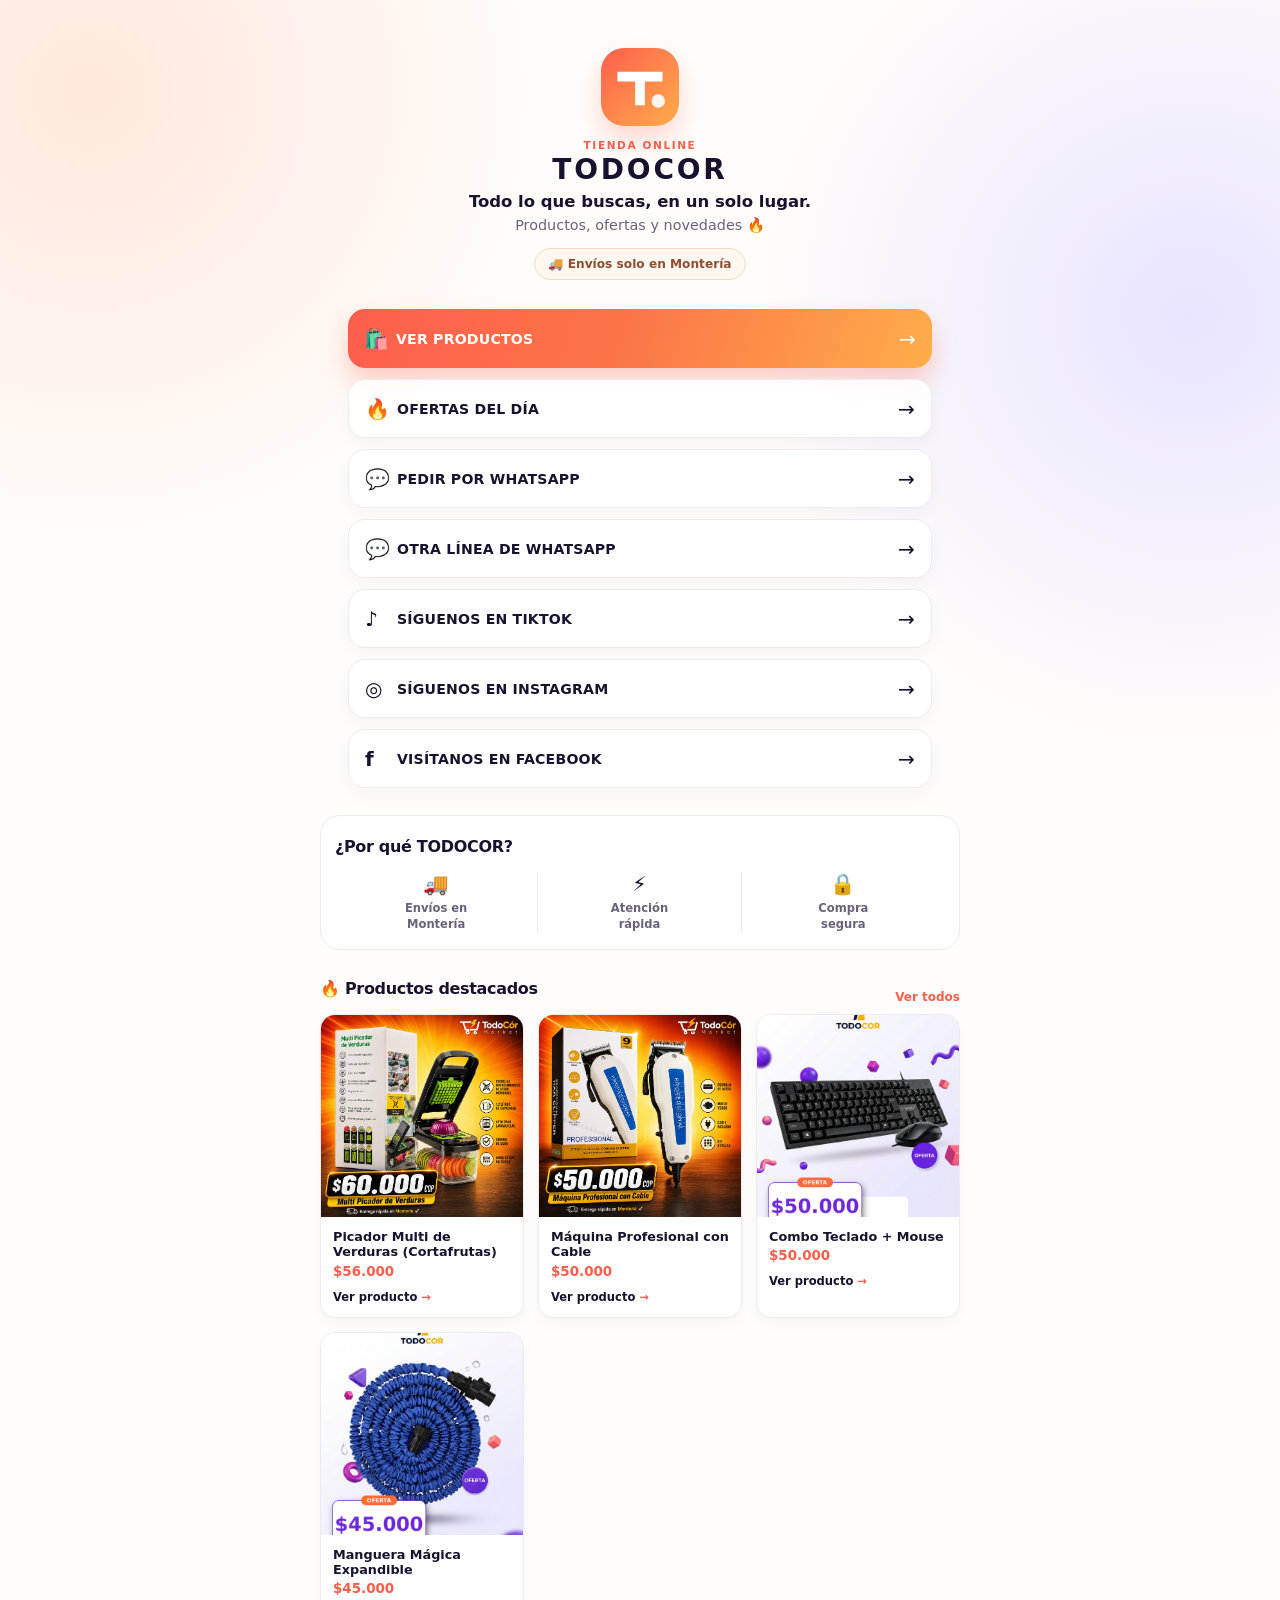
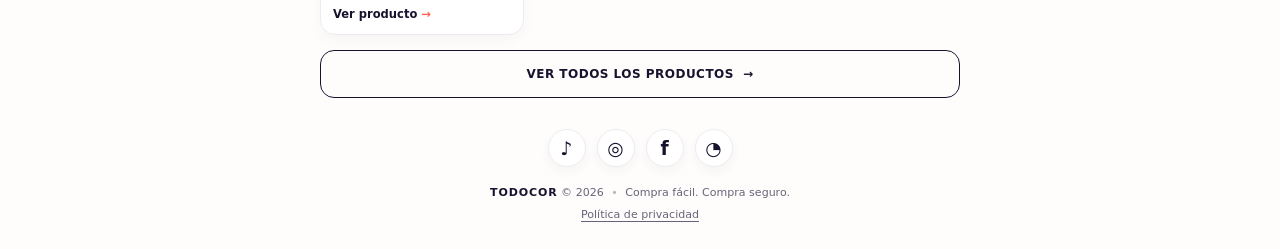
==== index.html @ 0cfe694a "first commit" ====
<!doctype html>
<html lang="es">
  <head>
    <meta charset="UTF-8" />
    <meta name="viewport" content="width=device-width, initial-scale=1.0" />
    <meta name="theme-color" content="#151032" />
    <meta name="description" content="Descubre productos, ofertas y novedades de TODOCOR. Compra fácil y recibe tus productos en Montería." />
    <meta property="og:title" content="TODOCOR | Todo lo que buscas, en un solo lugar" />
    <meta property="og:description" content="Descubre productos, ofertas y novedades de TODOCOR. Compra fácil y recibe tus productos en Montería." />
    <meta property="og:type" content="website" />
    <meta property="og:image" content="assets/logo.svg" />
    <link rel="icon" href="assets/logo.svg" type="image/svg+xml" />
    <link rel="stylesheet" href="style.css" />
    <title>TODOCOR | Todo lo que buscas, en un solo lugar</title>
  </head>
  <body>
    <main class="page-shell">
      <section class="hero reveal" aria-labelledby="brand-name">
        <div class="brand-mark"><img id="brand-logo" src="assets/logo.svg" alt="Logo TODOCOR" /></div>
        <p class="eyebrow">TIENDA ONLINE</p>
        <h1 id="brand-name">TODOCOR</h1>
        <p class="tagline" id="brand-description">Todo lo que buscas, en un solo lugar.</p>
        <p class="subtag">Productos, ofertas y novedades <span aria-hidden="true">🔥</span></p>
        <span class="shipping-badge">🚚 Envíos solo en Montería</span>
      </section>

      <nav class="links reveal" aria-label="Enlaces principales">
        <!-- Los enlaces se configuran al inicio de script.js -->
        <a class="link-card featured" data-link="products" href="#PRODUCTOS"><span class="link-icon">🛍️</span><span>VER PRODUCTOS</span><span class="arrow">→</span></a>
        <a class="link-card" data-link="offers" href="#OFERTAS"><span class="link-icon">🔥</span><span>OFERTAS DEL DÍA</span><span class="arrow">→</span></a>
        <a class="link-card" data-link="whatsapp" href="#WHATSAPP"><span class="link-icon">💬</span><span>PEDIR POR WHATSAPP</span><span class="arrow">→</span></a>
        <a class="link-card" data-link="whatsappSecondary" href="#WHATSAPP-2"><span class="link-icon">💬</span><span>OTRA LÍNEA DE WHATSAPP</span><span class="arrow">→</span></a>
        <a class="link-card" data-link="tiktok" href="#TIKTOK"><span class="link-icon">♪</span><span>SÍGUENOS EN TIKTOK</span><span class="arrow">→</span></a>
        <a class="link-card" data-link="instagram" href="#INSTAGRAM"><span class="link-icon">◎</span><span>SÍGUENOS EN INSTAGRAM</span><span class="arrow">→</span></a>
        <a class="link-card" data-link="facebook" href="#FACEBOOK"><span class="link-icon">f</span><span>VISÍTANOS EN FACEBOOK</span><span class="arrow">→</span></a>
      </nav>

      <section class="trust reveal" aria-labelledby="trust-title">
        <h2 id="trust-title">¿Por qué TODOCOR?</h2>
        <div class="trust-list">
          <div><span>🚚</span><p>Envíos en<br />Montería</p></div>
          <div><span>⚡</span><p>Atención<br />rápida</p></div>
          <div><span>🔒</span><p>Compra<br />segura</p></div>
        </div>
      </section>

      <section class="products reveal" aria-labelledby="products-title">
        <div class="section-heading"><h2 id="products-title">🔥 Productos destacados</h2><a data-link="products" href="#PRODUCTOS">Ver todos</a></div>
        <!-- Se llena automáticamente con los productos destacados de products.json. -->
        <div class="product-grid" id="featured-products" aria-live="polite"></div>
        <a class="all-products-button" data-link="products" href="products.html">VER TODOS LOS PRODUCTOS <span>→</span></a>
      </section>

      <section class="socials reveal" aria-label="Redes sociales">
        <a data-link="tiktok" href="#TIKTOK" aria-label="TikTok">♪</a><a data-link="instagram" href="#INSTAGRAM" aria-label="Instagram">◎</a><a data-link="facebook" href="#FACEBOOK" aria-label="Facebook">f</a><a data-link="whatsapp" href="#WHATSAPP" aria-label="WhatsApp">◔</a>
      </section>
      <footer class="reveal"><strong id="footer-brand">TODOCOR</strong> © 2026 <span>•</span> Compra fácil. Compra seguro.<a href="#">Política de privacidad</a></footer>
    </main>
    <script src="script.js"></script>
    <script src="products.js"></script>
  </body>
</html>
---- style.css ----
:root { --ink:#17132e; --muted:#68637b; --accent:#ff5e4d; --accent-2:#ffad4a; --paper:#fffdfb; --line:#edeaf2; --card:#ffffff; }
*{box-sizing:border-box} html{scroll-behavior:smooth} body{margin:0;min-width:320px;color:var(--ink);font-family:Inter,ui-sans-serif,system-ui,-apple-system,BlinkMacSystemFont,"Segoe UI",sans-serif;background:radial-gradient(circle at 7% 5%,#ffe8dc 0,transparent 29rem),radial-gradient(circle at 93% 17%,#e9e5ff 0,transparent 27rem),var(--paper)}
.page-shell{width:min(100%,680px);margin:auto;padding:34px 20px 28px;overflow:hidden}.hero{text-align:center}.brand-mark{width:78px;height:78px;margin:0 auto 13px;border-radius:25px;box-shadow:0 13px 28px #ff685344;animation:float 4s ease-in-out infinite}.brand-mark img{width:100%;height:100%;display:block}.eyebrow{margin:0 0 5px;color:var(--accent);font-size:.66rem;font-weight:800;letter-spacing:.15em}h1,h2,h3,p{margin-top:0}h1{margin-bottom:8px;font-size:1.75rem;letter-spacing:.1em;line-height:1}.tagline{margin-bottom:6px;font-size:1.03rem;font-weight:750}.subtag{margin-bottom:14px;color:var(--muted);font-size:.9rem}.shipping-badge{display:inline-block;padding:8px 13px;border:1px solid #f5d8c8;border-radius:99px;background:#fff8f1;color:#8c4e35;font-size:.76rem;font-weight:700}
.links{display:grid;gap:11px;margin:29px 0 27px}.link-card{position:relative;display:grid;grid-template-columns:32px 1fr 25px;align-items:center;min-height:59px;padding:8px 16px;border:1px solid var(--line);border-radius:17px;background:rgba(255,255,255,.84);box-shadow:0 7px 18px #2e1a4a0a;color:var(--ink);font-size:.88rem;font-weight:800;letter-spacing:.015em;text-decoration:none;transition:transform .22s ease,box-shadow .22s ease,border-color .22s ease}.link-card:hover{transform:translateY(-3px);border-color:#ded5ec;box-shadow:0 12px 24px #2e1a4a17}.link-card:active,.socials a:active,.product-info a:active{transform:scale(.97)}.link-icon{font-size:1.25rem;text-align:left}.arrow{font-size:1.27rem;font-weight:400;text-align:right}.featured{border:0;background:linear-gradient(107deg,var(--accent),#fb7548 47%,var(--accent-2));box-shadow:0 14px 26px #f55f494d;color:#fff}.featured:hover{box-shadow:0 17px 29px #f55f4966}
.trust{padding:21px 14px 17px;border:1px solid var(--line);border-radius:20px;background:#fff}.trust h2,.products h2{margin-bottom:16px;font-size:1rem;letter-spacing:-.02em}.trust-list{display:grid;grid-template-columns:repeat(3,1fr)}.trust-list>div{text-align:center;border-right:1px solid var(--line)}.trust-list>div:last-child{border:0}.trust-list span{font-size:1.28rem}.trust-list p{margin:5px 0 0;color:var(--muted);font-size:.72rem;font-weight:650;line-height:1.35}
.products{margin-top:29px}.section-heading{display:flex;align-items:center;justify-content:space-between}.section-heading a{color:var(--accent);font-size:.75rem;font-weight:800;text-decoration:none}.product-grid{display:grid;grid-template-columns:repeat(3,1fr);gap:10px}.product-card{overflow:hidden;border:1px solid var(--line);border-radius:15px;background:var(--card);box-shadow:0 6px 13px #2e1a4a08}.product-card img{display:block;width:100%;aspect-ratio:1;object-fit:cover;background:#f6f0ed}.product-info{padding:9px 8px 10px}.product-info h3{margin-bottom:4px;font-size:.68rem;line-height:1.2}.product-info p{margin-bottom:7px;color:var(--accent);font-size:.73rem;font-weight:850}.product-info a{color:var(--ink);font-size:.64rem;font-weight:800;text-decoration:none}.product-info a span{color:var(--accent)}
.all-products-button{display:flex;align-items:center;justify-content:center;gap:9px;min-height:48px;margin-top:15px;border:1px solid var(--ink);border-radius:14px;color:var(--ink);font-size:.75rem;font-weight:850;letter-spacing:.04em;text-decoration:none;transition:transform .2s ease,background .2s ease}.all-products-button:hover{background:var(--ink);color:#fff;transform:translateY(-2px)}
.socials{display:flex;justify-content:center;gap:11px;margin:31px 0 19px}.socials a{display:grid;place-items:center;width:38px;height:38px;border:1px solid var(--line);border-radius:50%;background:#fff;color:var(--ink);font-size:1.18rem;font-weight:800;text-decoration:none;box-shadow:0 5px 11px #2e1a4a0b;transition:transform .2s ease,color .2s ease}.socials a:hover{color:var(--accent);transform:translateY(-2px)}footer{text-align:center;color:var(--muted);font-size:.69rem}footer strong{color:var(--ink);letter-spacing:.08em}footer span{padding:0 4px;color:#b9b2c3}footer a{display:block;margin-top:9px;color:var(--muted);text-underline-offset:3px}.reveal{opacity:0;transform:translateY(12px);animation:reveal .55s cubic-bezier(.2,.8,.2,1) forwards}.hero{animation-delay:.05s}.links{animation-delay:.12s}.trust{animation-delay:.2s}.products{animation-delay:.28s}.socials{animation-delay:.36s}footer{animation-delay:.43s}@keyframes reveal{to{opacity:1;transform:translateY(0)}}@keyframes float{50%{transform:translateY(-5px) rotate(-2deg)}}@media (min-width:700px){.page-shell{padding-top:48px}.links{margin-left:28px;margin-right:28px}.product-grid{gap:14px}.product-info{padding:12px}.product-info h3{font-size:.8rem}.product-info p{font-size:.84rem}.product-info a{font-size:.72rem}}@media (prefers-reduced-motion:reduce){*,*:before,*:after{animation-duration:.01ms!important;animation-iteration-count:1!important;scroll-behavior:auto!important;transition-duration:.01ms!important}}
.catalog-page,.detail-page{max-width:1100px;padding-top:22px}.catalog-header{display:flex;align-items:center;justify-content:space-between;margin-bottom:37px}.back-link{color:var(--ink);font-size:.78rem;font-weight:800;text-decoration:none}.mini-brand{display:flex;align-items:center;gap:8px;color:var(--ink);font-size:.8rem;font-weight:900;letter-spacing:.09em;text-decoration:none}.mini-brand img{width:33px;height:33px;border-radius:10px}.catalog-intro{margin-bottom:23px}.catalog-intro h1{margin-bottom:9px;letter-spacing:-.045em;font-size:clamp(1.75rem,5vw,2.35rem)}.catalog-intro>p:last-child{margin:0;color:var(--muted);font-size:.92rem}.catalog-controls{display:grid;gap:13px;margin-bottom:16px}.search-box{display:flex;align-items:center;gap:9px;padding:0 14px;border:1px solid var(--line);border-radius:15px;background:#fff}.search-box span{font-size:1.45rem;color:var(--muted)}.search-box input{width:100%;height:50px;border:0;outline:0;background:transparent;color:var(--ink);font:inherit;font-size:.9rem}.filter-list{display:flex;gap:8px;overflow-x:auto;padding-bottom:3px}.filter-button{flex:0 0 auto;padding:9px 14px;border:1px solid var(--line);border-radius:99px;background:#fff;color:var(--muted);font:inherit;font-size:.75rem;font-weight:800;cursor:pointer;transition:.2s}.filter-button.active,.filter-button:hover{border-color:var(--ink);background:var(--ink);color:#fff}.product-count{margin:0 0 12px;color:var(--muted);font-size:.75rem;font-weight:700}.catalog-grid{display:grid;grid-template-columns:repeat(2,minmax(0,1fr));gap:12px}.catalog-card{overflow:hidden;border:1px solid var(--line);border-radius:17px;background:#fff;box-shadow:0 8px 21px #2e1a4a0a}.product-image,.detail-image{position:relative;display:block;background:#f6f0ed}.product-image img{display:block;width:100%;aspect-ratio:1;object-fit:cover}.discount-badge{position:absolute;top:9px;left:9px;padding:5px 7px;border-radius:7px;background:var(--accent);color:#fff;font-size:.66rem;font-weight:900}.catalog-card-content{padding:11px}.category-label{color:var(--accent);font-size:.62rem;font-weight:900;letter-spacing:.08em;text-transform:uppercase}.catalog-card h2{margin:5px 0 8px;font-size:.82rem;line-height:1.25}.price-row,.detail-price{display:flex;align-items:baseline;gap:7px;margin-bottom:7px}.price-row strong{font-size:.87rem}.price-row del,.detail-price del{color:#9e98aa;font-size:.68rem}.availability{color:#19876c;font-size:.67rem;font-weight:800}.availability.not-available{color:#a06161}.card-actions{display:grid;grid-template-columns:1fr 1fr;gap:7px;margin-top:12px}.secondary-button,.buy-button{display:grid;place-items:center;min-height:34px;border-radius:9px;font-size:.65rem;font-weight:850;text-decoration:none}.secondary-button{border:1px solid var(--line);color:var(--ink)}.buy-button{background:var(--ink);color:#fff}.empty-state,.catalog-error{padding:26px 12px;text-align:center;color:var(--muted)}.empty-state a{color:var(--accent);font-weight:800}.product-detail{display:grid;gap:23px}.detail-image{overflow:hidden;border:1px solid var(--line);border-radius:22px}.detail-image img{display:block;width:100%;aspect-ratio:1;object-fit:cover}.detail-content h1{margin:7px 0 12px;letter-spacing:-.04em;font-size:1.9rem}.detail-price strong{color:var(--accent);font-size:1.5rem}.detail-price del{font-size:.9rem}.detail-description{margin:19px 0 14px;color:var(--muted);font-size:.92rem;line-height:1.6}.whatsapp-buy{display:grid;place-items:center;min-height:56px;margin-top:20px;border-radius:15px;background:linear-gradient(105deg,#1aaa74,#21c88c);box-shadow:0 12px 24px #1aaa7436;color:#fff;font-size:.8rem;font-weight:900;letter-spacing:.025em;text-decoration:none;transition:transform .2s ease}.whatsapp-buy:hover{transform:translateY(-2px)}@media (min-width:600px){.catalog-page,.detail-page{padding-left:30px;padding-right:30px}.catalog-grid{grid-template-columns:repeat(3,minmax(0,1fr));gap:17px}.catalog-card-content{padding:14px}.product-detail{grid-template-columns:minmax(0,1fr) minmax(0,1fr);align-items:center;gap:46px}.detail-content h1{font-size:2.4rem}}
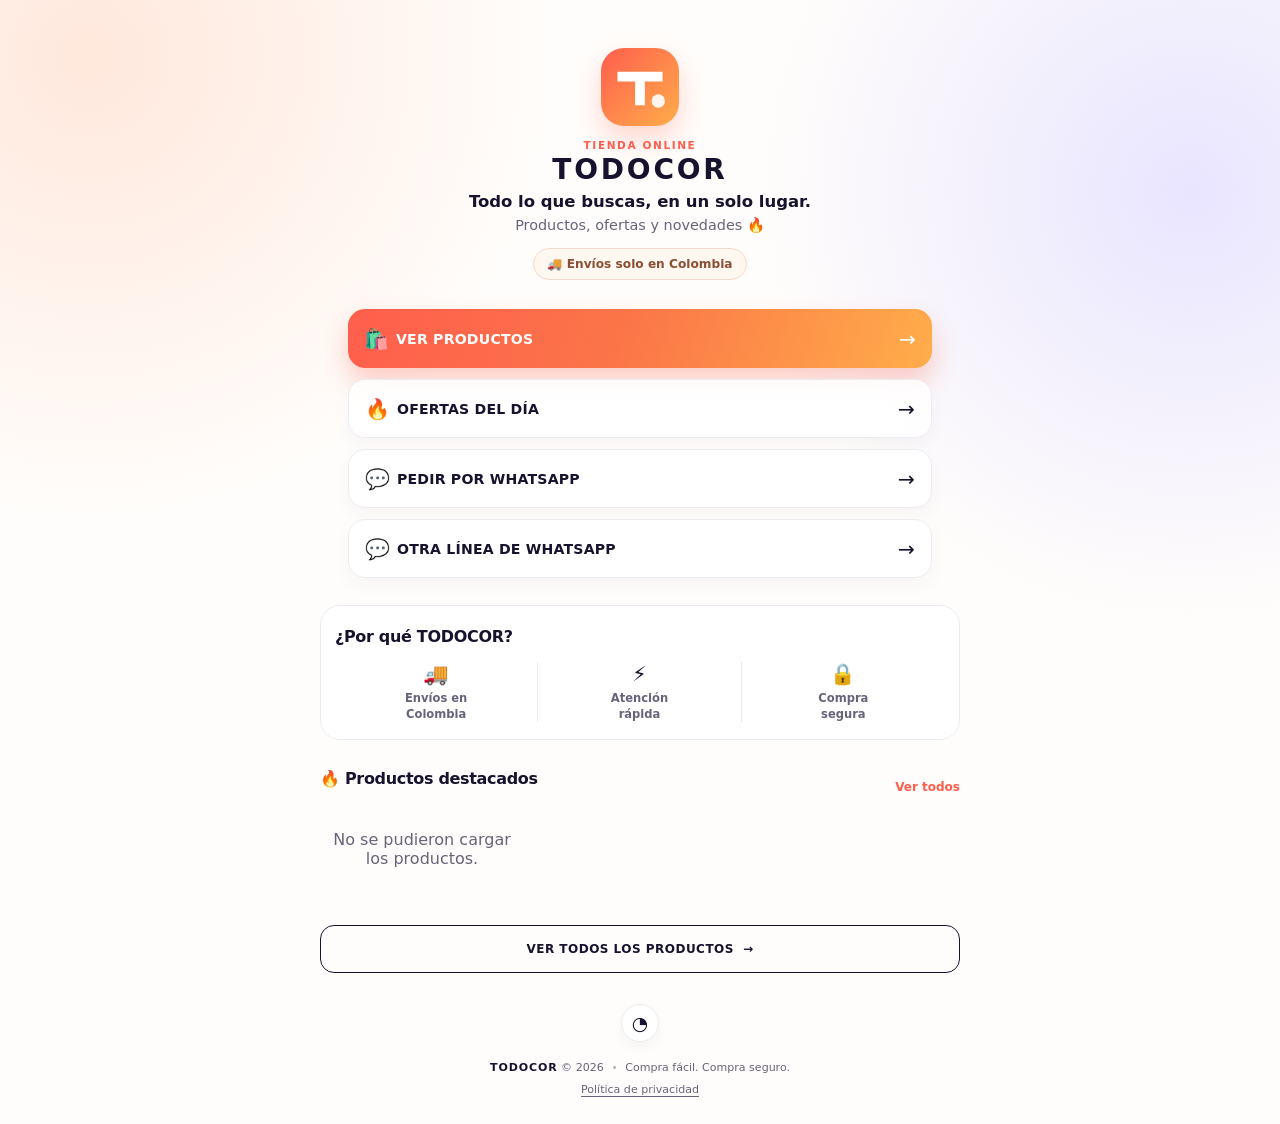
==== commit 219de262: "Configura catálogo y consultas de productos Co-authored-by: Copilot <223556219+Copilot@users.noreply" ====
--- a/index.html
+++ b/index.html
@@ -4,9 +4,9 @@
     <meta charset="UTF-8" />
     <meta name="viewport" content="width=device-width, initial-scale=1.0" />
     <meta name="theme-color" content="#151032" />
-    <meta name="description" content="Descubre productos, ofertas y novedades de TODOCOR. Compra fácil y recibe tus productos en Montería." />
+    <meta name="description" content="Descubre productos, ofertas y novedades de TODOCOR. Compra fácil y recibe tus productos en Colombia." />
     <meta property="og:title" content="TODOCOR | Todo lo que buscas, en un solo lugar" />
-    <meta property="og:description" content="Descubre productos, ofertas y novedades de TODOCOR. Compra fácil y recibe tus productos en Montería." />
+    <meta property="og:description" content="Descubre productos, ofertas y novedades de TODOCOR. Compra fácil y recibe tus productos en Colombia." />
     <meta property="og:type" content="website" />
     <meta property="og:image" content="assets/logo.svg" />
     <link rel="icon" href="assets/logo.svg" type="image/svg+xml" />
@@ -21,7 +21,7 @@
         <h1 id="brand-name">TODOCOR</h1>
         <p class="tagline" id="brand-description">Todo lo que buscas, en un solo lugar.</p>
         <p class="subtag">Productos, ofertas y novedades <span aria-hidden="true">🔥</span></p>
-        <span class="shipping-badge">🚚 Envíos solo en Montería</span>
+        <span class="shipping-badge">🚚 Envíos solo en Colombia</span>
       </section>
 
       <nav class="links reveal" aria-label="Enlaces principales">
@@ -38,7 +38,7 @@
       <section class="trust reveal" aria-labelledby="trust-title">
         <h2 id="trust-title">¿Por qué TODOCOR?</h2>
         <div class="trust-list">
-          <div><span>🚚</span><p>Envíos en<br />Montería</p></div>
+          <div><span>🚚</span><p>Envíos en<br />Colombia</p></div>
           <div><span>⚡</span><p>Atención<br />rápida</p></div>
           <div><span>🔒</span><p>Compra<br />segura</p></div>
         </div>
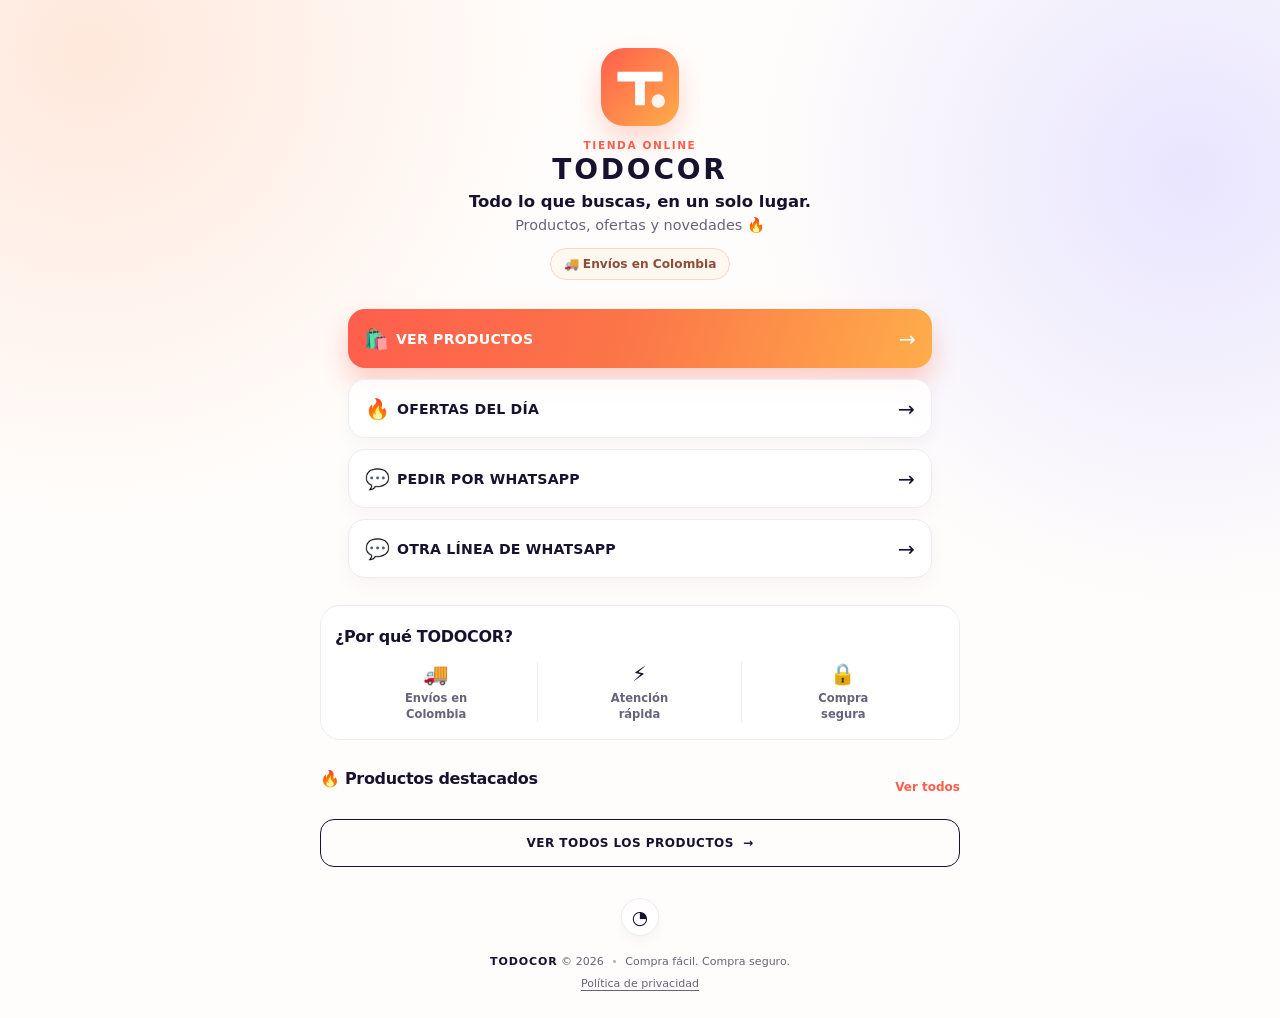
==== commit 38d7eee3: "Catalogo final: 170 productos Co-authored-by: Copilot <223556219+Copilot@users.noreply.github.com>" ====
--- a/index.html
+++ b/index.html
@@ -21,7 +21,7 @@
         <h1 id="brand-name">TODOCOR</h1>
         <p class="tagline" id="brand-description">Todo lo que buscas, en un solo lugar.</p>
         <p class="subtag">Productos, ofertas y novedades <span aria-hidden="true">🔥</span></p>
-        <span class="shipping-badge">🚚 Envíos solo en Colombia</span>
+        <span class="shipping-badge">🚚 Envíos en Colombia</span>
       </section>
 
       <nav class="links reveal" aria-label="Enlaces principales">
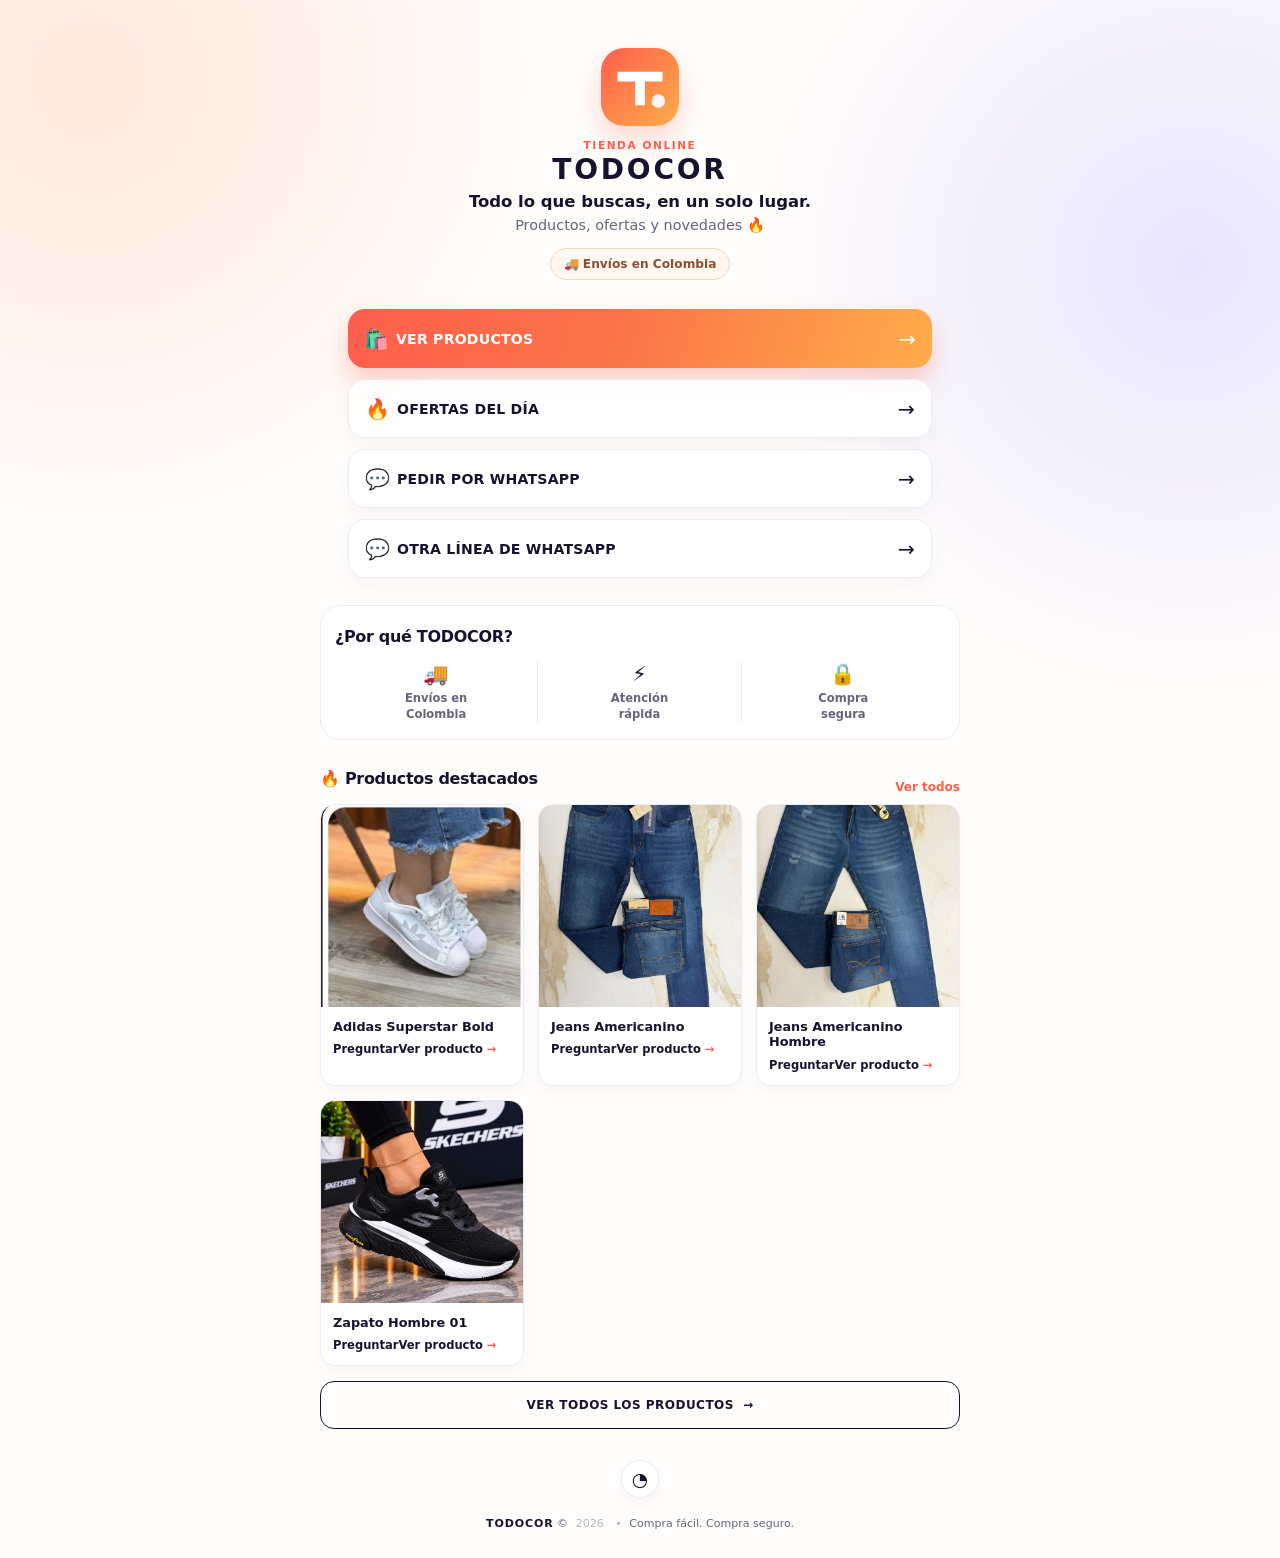
==== commit 4d99ae26: "Refresh project docs and GitHub checks Remove legacy GitHub Pages deployments, document current Verc" ====
--- a/index.html
+++ b/index.html
@@ -54,7 +54,7 @@
       <section class="socials reveal" aria-label="Redes sociales">
         <a data-link="tiktok" href="#TIKTOK" aria-label="TikTok">♪</a><a data-link="instagram" href="#INSTAGRAM" aria-label="Instagram">◎</a><a data-link="facebook" href="#FACEBOOK" aria-label="Facebook">f</a><a data-link="whatsapp" href="#WHATSAPP" aria-label="WhatsApp">◔</a>
       </section>
-      <footer class="reveal"><strong id="footer-brand">TODOCOR</strong> © 2026 <span>•</span> Compra fácil. Compra seguro.<a href="#">Política de privacidad</a></footer>
+      <footer class="reveal"><strong id="footer-brand">TODOCOR</strong> © <span id="copyright-year"></span> <span>•</span> Compra fácil. Compra seguro.</footer>
     </main>
     <script src="script.js"></script>
     <script src="products.js"></script>
